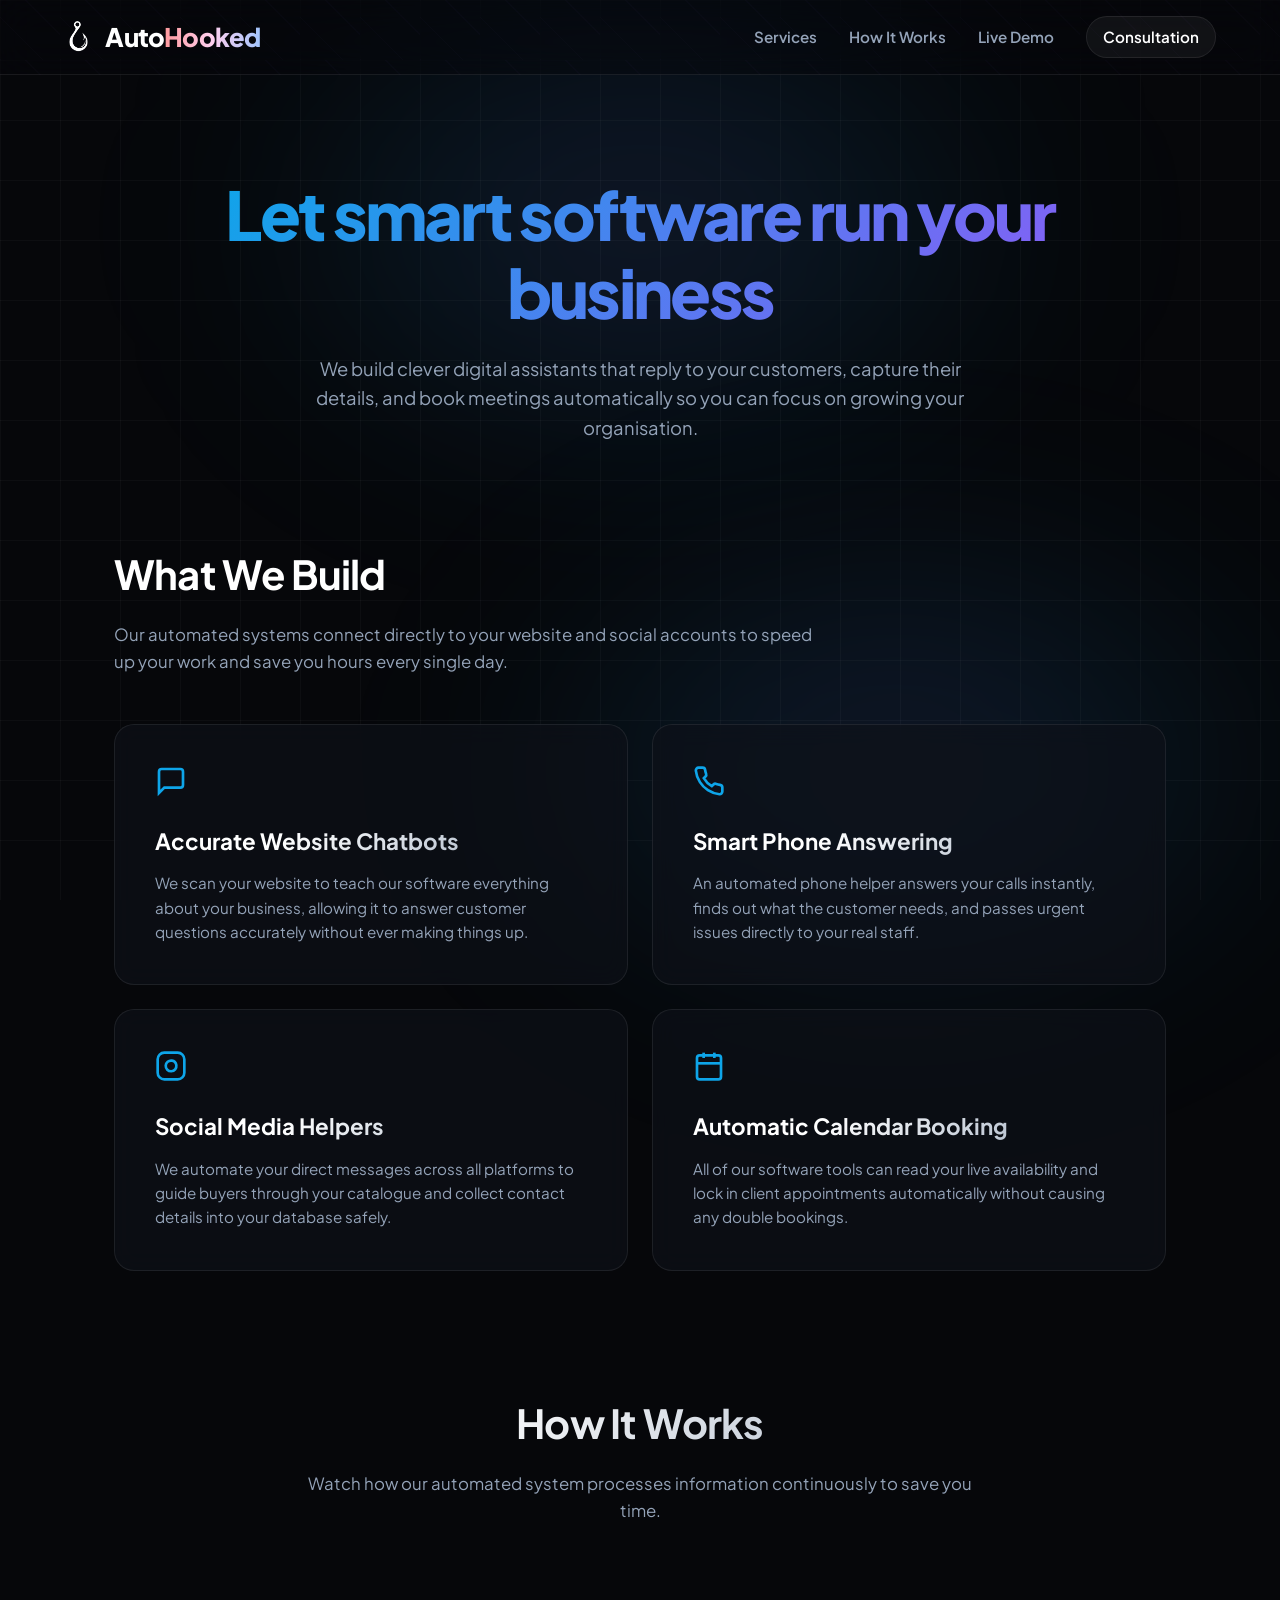
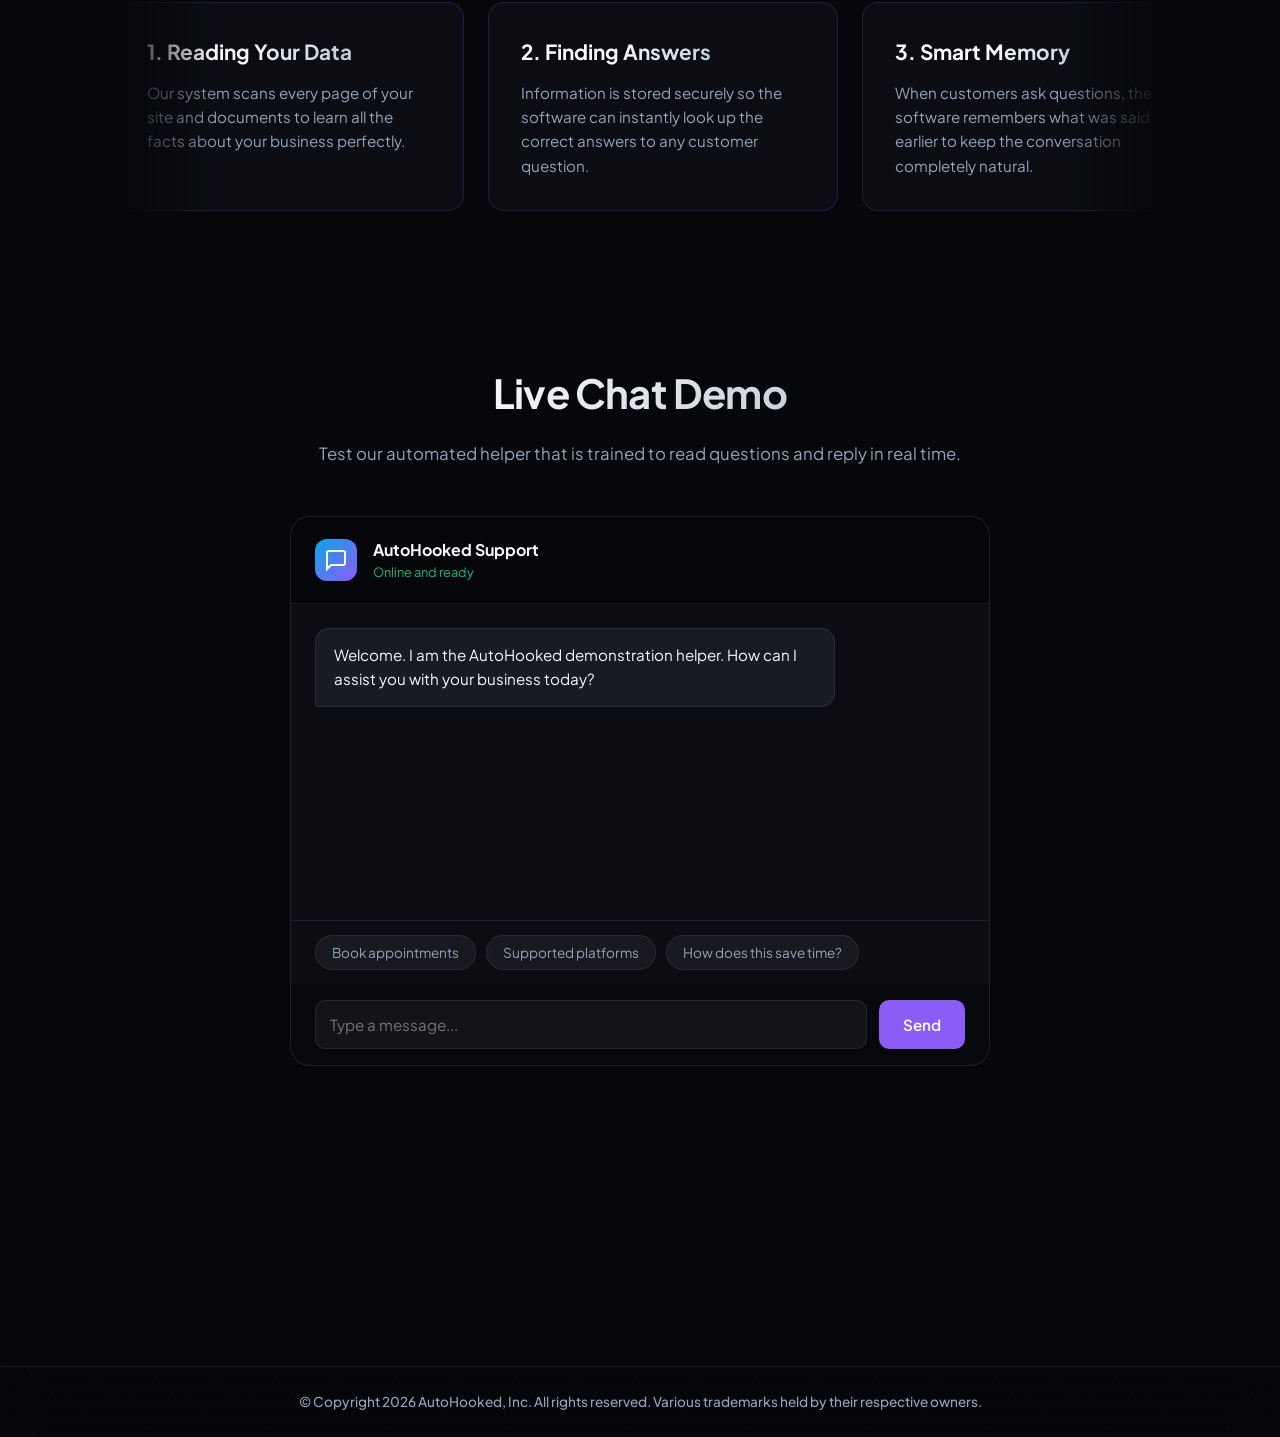
==== index.html @ 0abf8302 "Add files via upload" ====
<!DOCTYPE html>
<html lang="en-AU">
<head>
  <meta charset="UTF-8">
  <meta name="viewport" content="width=device-width, initial-scale=1.0">
  <title>AutoHooked | Smart Software Helpers</title>
  <link href="https://fonts.googleapis.com/css2?family=Plus+Jakarta+Sans:wght@300;400;500;600;700;800&display=swap" rel="stylesheet">
  <link rel="stylesheet" href="styles.css">
</head>
<body>
  <div class="grid-bg">
    <div class="gradient-glow top-glow"></div>
    <div class="gradient-glow bottom-glow"></div>
  </div>

  <nav class="top-nav">
    <div class="nav-wrap">
      <a href="#home" class="brand-logo">
        <img src="image_ab0817.png" alt="AutoHooked Logo" class="logo-icon">
        <span>Auto<span class="rainbow-text">Hooked</span></span>
      </a>
      <div class="nav-items">
        <a href="#services" class="nav-link">Services</a>
        <a href="#architecture" class="nav-link">How It Works</a>
        <a href="#demo" class="nav-link">Live Demo</a>
        <a href="book.html" class="nav-link nav-highlight">Consultation</a>
      </div>
    </div>
  </nav>

  <main id="home">
    <header class="hero-section">
      <h1 class="mega-title gradient-text-dynamic">Let smart software run your business</h1>
      <p class="hero-text float-element">We build clever digital assistants that reply to your customers, capture their details, and book meetings automatically so you can focus on growing your organisation.</p>
    </header>

    <section id="services" class="content-section">
      <h2 class="section-heading gradient-text bounce-element">What We Build</h2>
      <p class="section-subtext slide-in-element">Our automated systems connect directly to your website and social accounts to speed up your work and save you hours every single day.</p>
      
      <div class="services-grid">
        <div class="service-card float-1">
          <div class="card-icon smooth-hover">
            <svg width="32" height="32" viewBox="0 0 24 24" fill="none" stroke="currentColor" stroke-width="2"><path d="M21 15a2 2 0 0 1-2 2H7l-4 4V5a2 2 0 0 1 2-2h14a2 2 0 0 1 2 2z"></path></svg>
          </div>
          <h3 class="gradient-text">Accurate Website Chatbots</h3>
          <p>We scan your website to teach our software everything about your business, allowing it to answer customer questions accurately without ever making things up.</p>
        </div>
        <div class="service-card float-2">
          <div class="card-icon smooth-hover">
            <svg width="32" height="32" viewBox="0 0 24 24" fill="none" stroke="currentColor" stroke-width="2"><path d="M22 16.92v3a2 2 0 0 1-2.18 2 19.79 19.79 0 0 1-8.63-3.07 19.5 19.5 0 0 1-6-6 19.79 19.79 0 0 1-3.07-8.67A2 2 0 0 1 4.11 2h3a2 2 0 0 1 2 1.72 12.84 12.84 0 0 0 .7 2.81 2 2 0 0 1-.45 2.11L8.09 9.91a16 16 0 0 0 6 6l1.27-1.27a2 2 0 0 1 2.11-.45 12.84 12.84 0 0 0 2.81.7A2 2 0 0 1 22 16.92z"></path></svg>
          </div>
          <h3 class="gradient-text">Smart Phone Answering</h3>
          <p>An automated phone helper answers your calls instantly, finds out what the customer needs, and passes urgent issues directly to your real staff.</p>
        </div>
        <div class="service-card float-3">
          <div class="card-icon smooth-hover">
            <svg width="32" height="32" viewBox="0 0 24 24" fill="none" stroke="currentColor" stroke-width="2"><rect x="2" y="2" width="20" height="20" rx="5" ry="5"></rect><path d="M16 11.37A4 4 0 1 1 12.63 8 4 4 0 0 1 16 11.37z"></path><line x1="17.5" y1="6.5" x2="17.51" y2="6.5"></line></svg>
          </div>
          <h3 class="gradient-text">Social Media Helpers</h3>
          <p>We automate your direct messages across all platforms to guide buyers through your catalogue and collect contact details into your database safely.</p>
        </div>
        <div class="service-card float-4">
          <div class="card-icon smooth-hover">
            <svg width="32" height="32" viewBox="0 0 24 24" fill="none" stroke="currentColor" stroke-width="2"><rect x="3" y="4" width="18" height="18" rx="2" ry="2"></rect><line x1="16" y1="2" x2="16" y2="6"></line><line x1="8" y1="2" x2="8" y2="6"></line><line x1="3" y1="10" x2="21" y2="10"></line></svg>
          </div>
          <h3 class="gradient-text">Automatic Calendar Booking</h3>
          <p>All of our software tools can read your live availability and lock in client appointments automatically without causing any double bookings.</p>
        </div>
      </div>
    </section>

    <section id="architecture" class="content-section">
      <h2 class="section-heading gradient-text center-text bounce-element">How It Works</h2>
      <p class="section-subtext center-text slide-in-element">Watch how our automated system processes information continuously to save you time.</p>
      
      <div class="marquee-container">
        <div class="marquee-track">
          <div class="flashcard wobble-hover">
            <h3 class="gradient-text">1. Reading Your Data</h3>
            <p>Our system scans every page of your site and documents to learn all the facts about your business perfectly.</p>
          </div>
          <div class="flashcard wobble-hover">
            <h3 class="gradient-text">2. Finding Answers</h3>
            <p>Information is stored securely so the software can instantly look up the correct answers to any customer question.</p>
          </div>
          <div class="flashcard wobble-hover">
            <h3 class="gradient-text">3. Smart Memory</h3>
            <p>When customers ask questions, the software remembers what was said earlier to keep the conversation completely natural.</p>
          </div>
          <div class="flashcard wobble-hover">
            <h3 class="gradient-text">4. Taking Action</h3>
            <p>The system finally sends the correct response back to your website, phone line, or social media accounts instantly.</p>
          </div>
          <div class="flashcard wobble-hover">
            <h3 class="gradient-text">1. Reading Your Data</h3>
            <p>Our system scans every page of your site and documents to learn all the facts about your business perfectly.</p>
          </div>
          <div class="flashcard wobble-hover">
            <h3 class="gradient-text">2. Finding Answers</h3>
            <p>Information is stored securely so the software can instantly look up the correct answers to any customer question.</p>
          </div>
          <div class="flashcard wobble-hover">
            <h3 class="gradient-text">3. Smart Memory</h3>
            <p>When customers ask questions, the software remembers what was said earlier to keep the conversation completely natural.</p>
          </div>
          <div class="flashcard wobble-hover">
            <h3 class="gradient-text">4. Taking Action</h3>
            <p>The system finally sends the correct response back to your website, phone line, or social media accounts instantly.</p>
          </div>
        </div>
      </div>
    </section>

    <section id="demo" class="content-section demo-section">
      <h2 class="section-heading gradient-text center-text bounce-element">Live Chat Demo</h2>
      <p class="section-subtext center-text slide-in-element">Test our automated helper that is trained to read questions and reply in real time.</p>
      
      <div class="chat-interface glowing-box">
        <div class="chat-header">
          <div class="agent-info">
            <div class="agent-avatar pulse-avatar">
              <svg width="24" height="24" viewBox="0 0 24 24" fill="none" stroke="currentColor" stroke-width="2"><path d="M21 15a2 2 0 0 1-2 2H7l-4 4V5a2 2 0 0 1 2-2h14a2 2 0 0 1 2 2z"></path></svg>
            </div>
            <div>
              <div class="agent-name">AutoHooked Support</div>
              <div class="agent-status blink-status">Online and ready</div>
            </div>
          </div>
        </div>
        <div class="chat-body" id="chatBody">
          <div class="message ai-message pop-in">Welcome. I am the AutoHooked demonstration helper. How can I assist you with your business today?</div>
        </div>
        <div class="chat-suggestions">
          <button class="shake-hover" onclick="sendTest('Can you book appointments?')">Book appointments</button>
          <button class="shake-hover" onclick="sendTest('What platforms do you support?')">Supported platforms</button>
          <button class="shake-hover" onclick="sendTest('How does this save time?')">How does this save time?</button>
        </div>
        <form class="chat-input-area" onsubmit="handleChat(event)">
          <input type="text" id="chatInput" placeholder="Type a message..." autocomplete="off" required>
          <button type="submit" class="send-btn pulse-button">Send</button>
        </form>
      </div>
    </section>
  </main>

  <footer class="main-footer">
    <div class="footer-wrap">
      <p>&copy; Copyright 2026 AutoHooked, Inc. All rights reserved. Various trademarks held by their respective owners.</p>
    </div>
  </footer>

  <script>
    function sendTest(text) {
      document.getElementById('chatInput').value = text;
      handleChat(new Event('submit'));
    }

    function handleChat(e) {
      e.preventDefault();
      const input = document.getElementById('chatInput');
      const text = input.value.trim();
      if (!text) return;

      const chatBody = document.getElementById('chatBody');
      
      const userMsg = document.createElement('div');
      userMsg.className = 'message user-message pop-in';
      userMsg.textContent = text;
      chatBody.appendChild(userMsg);
      
      input.value = '';
      chatBody.scrollTop = chatBody.scrollHeight;

      const typing = document.createElement('div');
      typing.className = 'message ai-message pop-in';
      typing.textContent = 'Reading your message...';
      chatBody.appendChild(typing);
      chatBody.scrollTop = chatBody.scrollHeight;

      setTimeout(() => {
        chatBody.removeChild(typing);
        const aiMsg = document.createElement('div');
        aiMsg.className = 'message ai-message pop-in';
        
        const lower = text.toLowerCase();
        if (lower.includes('appointment') || lower.includes('book')) {
          aiMsg.textContent = 'Yes, our automated helpers connect directly to your calendar to book, change, and manage client meetings for you automatically.';
        } else if (lower.includes('platform') || lower.includes('support')) {
          aiMsg.textContent = 'We support website chat windows, direct phone lines, and social media accounts including Instagram and Facebook.';
        } else if (lower.includes('time') || lower.includes('save')) {
          aiMsg.textContent = 'By answering common questions and booking meetings instantly, you no longer have to spend hours replying to messages manually.';
        } else {
          aiMsg.textContent = 'That is an excellent question. Our system is built to adapt and reply correctly to whatever your customers need.';
        }
        
        chatBody.appendChild(aiMsg);
        chatBody.scrollTop = chatBody.scrollHeight;
      }, 900);
    }
  </script>
</body>
</html>
---- styles.css ----
:root {
  --bg-color: #06070a;
  --text-main: #f8fafc;
  --text-dim: #94a3b8;
  --accent-primary: #8b5cf6;
  --accent-secondary: #0ea5e9;
  --accent-tertiary: #ec4899;
  --glass-border: rgba(255, 255, 255, 0.08);
  --glass-bg: rgba(15, 17, 26, 0.65);
}

* {
  margin: 0;
  padding: 0;
  box-sizing: border-box;
  font-family: 'Plus Jakarta Sans', sans-serif;
}

html {
  scroll-behavior: smooth;
}

body {
  background-color: var(--bg-color);
  color: var(--text-main);
  line-height: 1.6;
  overflow-x: hidden;
}

.grid-bg {
  position: fixed;
  inset: 0;
  background-size: 60px 60px;
  background-image: 
    linear-gradient(to right, rgba(255, 255, 255, 0.03) 1px, transparent 1px),
    linear-gradient(to bottom, rgba(255, 255, 255, 0.03) 1px, transparent 1px);
  z-index: -2;
  animation: moveDiagonalGrid 3s linear infinite;
}

@keyframes moveDiagonalGrid {
  0% { background-position: 0px 0px; }
  100% { background-position: 60px 60px; }
}

.gradient-glow {
  position: absolute;
  width: 80vw;
  height: 70vh;
  background: radial-gradient(ellipse at center, rgba(139, 92, 246, 0.15), rgba(14, 165, 233, 0.1), transparent 60%);
  filter: blur(100px);
  z-index: -1;
  pointer-events: none;
  animation: pulseGlowBg 8s infinite alternate;
}

@keyframes pulseGlowBg {
  0% { opacity: 0.6; transform: scale(1); }
  100% { opacity: 1; transform: scale(1.1); }
}

.top-glow { top: -10%; left: 50%; transform: translateX(-50%); }
.bottom-glow { bottom: -20%; right: -10%; }

.top-nav {
  position: sticky;
  top: 0;
  border-bottom: 1px solid var(--glass-border);
  background-color: rgba(6, 7, 10, 0.4);
  background-image: repeating-linear-gradient(45deg, rgba(139, 92, 246, 0.02) 0, rgba(139, 92, 246, 0.02) 1px, transparent 1px, transparent 30px);
  background-size: 60px 60px;
  backdrop-filter: blur(20px);
  z-index: 100;
  animation: moveDiagonalGrid 6.66s linear infinite;
}

.nav-wrap {
  max-width: 1200px;
  margin: 0 auto;
  padding: 16px 24px;
  display: flex;
  justify-content: space-between;
  align-items: center;
}

.brand-logo {
  font-size: 1.6rem;
  font-weight: 800;
  text-decoration: none;
  color: #fff;
  display: flex;
  align-items: center;
  gap: 12px;
  letter-spacing: -0.03em;
  transition: transform 0.4s cubic-bezier(0.175, 0.885, 0.32, 1.275);
}

.brand-logo:hover {
  transform: scale(1.08) rotate(-2deg);
}

.logo-icon {
  height: 36px;
  width: auto;
  filter: invert(1) brightness(2);
  mix-blend-mode: screen;
  transition: transform 0.6s ease;
}

.brand-logo:hover .logo-icon {
  transform: rotate(360deg);
}

.rainbow-text {
  background: linear-gradient(90deg, #ff9a9e, #fecfef, #a1c4fd, #c2e9fb, #ff9a9e);
  -webkit-background-clip: text;
  color: transparent;
  background-size: 200% 200%;
  animation: rainbowFlow 4s linear infinite;
}

@keyframes rainbowFlow {
  0% { background-position: 0% 50%; }
  100% { background-position: 200% 50%; }
}

.nav-items {
  display: flex;
  gap: 32px;
  align-items: center;
}

.nav-link {
  color: var(--text-dim);
  text-decoration: none;
  font-size: 0.95rem;
  font-weight: 600;
  transition: color 0.3s ease, transform 0.3s ease;
  display: inline-block;
}

.nav-link:hover {
  color: #fff;
  transform: translateY(-4px) scale(1.1);
}

.nav-highlight {
  color: #fff;
  background: rgba(255, 255, 255, 0.05);
  padding: 8px 16px;
  border-radius: 999px;
  border: 1px solid var(--glass-border);
  transition: all 0.4s cubic-bezier(0.175, 0.885, 0.32, 1.275);
}

.nav-highlight:hover {
  background: rgba(139, 92, 246, 0.15);
  border-color: rgba(139, 92, 246, 0.5);
  transform: translateY(-4px) scale(1.1);
  box-shadow: 0 10px 25px rgba(139, 92, 246, 0.4);
}

/* Global breathing animation applied exclusively to all text and buttons inside main sections */
main h1, main h2, main h3, main p, main label, main button, main .agent-name, main .agent-status, main .message {
  animation: globalTextBreathe 4s ease-in-out infinite;
}

@keyframes globalTextBreathe {
  0%, 100% { transform: scale(1); filter: drop-shadow(0 0 4px rgba(139, 92, 246, 0.1)); }
  50% { transform: scale(1.02); filter: drop-shadow(0 0 15px rgba(14, 165, 233, 0.5)); }
}

main {
  max-width: 1100px;
  margin: 0 auto;
  padding: 100px 24px;
}

.hero-section {
  text-align: center;
  max-width: 850px;
  margin: 0 auto 100px;
}

.mega-title {
  font-size: 4.2rem;
  font-weight: 800;
  line-height: 1.15;
  letter-spacing: -0.04em;
  margin-bottom: 24px;
}

.gradient-text {
  background: linear-gradient(135deg, #ffffff 30%, var(--text-dim));
  -webkit-background-clip: text;
  -webkit-text-fill-color: transparent;
}

/* Specific elements safely chain the global breathe effect alongside their own animation logic */
.gradient-text-dynamic {
  background: linear-gradient(135deg, var(--accent-secondary), var(--accent-primary), var(--accent-tertiary), var(--accent-secondary));
  background-size: 300% 300%;
  -webkit-background-clip: text;
  -webkit-text-fill-color: transparent;
  animation: dynamicGradient 5s ease infinite, globalTextBreathe 5s ease-in-out infinite;
}

@keyframes dynamicGradient {
  0% { background-position: 0% 50%; }
  50% { background-position: 100% 50%; }
  100% { background-position: 0% 50%; }
}

.hero-text {
  font-size: 1.15rem;
  color: var(--text-dim);
  max-width: 700px;
  margin: 0 auto 40px;
}

.float-element {
  animation: floatMotion 7s ease-in-out infinite, globalTextBreathe 7s ease-in-out infinite;
}

@keyframes floatMotion {
  0%, 100% { transform: translateY(0) scale(1); }
  50% { transform: translateY(-10px) scale(1.02); }
}

.content-section {
  margin-bottom: 120px;
}

.section-heading {
  font-size: 2.5rem;
  margin-bottom: 16px;
  letter-spacing: -0.02em;
}

.bounce-element {
  animation: bounceSlow 3s infinite, globalTextBreathe 4s ease-in-out infinite;
}

@keyframes bounceSlow {
  0%, 100% { transform: translateY(0) scale(1); }
  50% { transform: translateY(-8px) scale(1.02); }
}

.section-subtext {
  font-size: 1.05rem;
  color: var(--text-dim);
  margin-bottom: 48px;
  max-width: 700px;
}

.slide-in-element {
  animation: slideIn 1s ease-out forwards, globalTextBreathe 4s ease-in-out infinite;
}

@keyframes slideIn {
  from { opacity: 0; transform: translateX(-30px); }
  to { opacity: 1; transform: translateX(0); }
}

.center-text {
  text-align: center;
  margin-left: auto;
  margin-right: auto;
}

.services-grid {
  display: grid;
  grid-template-columns: repeat(auto-fit, minmax(400px, 1fr));
  gap: 24px;
}

.service-card {
  background: var(--glass-bg);
  border: 1px solid var(--glass-border);
  border-radius: 20px;
  padding: 40px;
  backdrop-filter: blur(12px);
  transition: transform 0.4s cubic-bezier(0.175, 0.885, 0.32, 1.275), box-shadow 0.4s ease, border-color 0.4s ease;
}

.float-1 { animation: floatMotion 4s ease-in-out infinite 0s; }
.float-2 { animation: floatMotion 4s ease-in-out infinite 1s; }
.float-3 { animation: floatMotion 4s ease-in-out infinite 2s; }
.float-4 { animation: floatMotion 4s ease-in-out infinite 3s; }

.service-card:hover {
  transform: translateY(-15px) scale(1.05) !important;
  border-color: rgba(139, 92, 246, 0.6);
  box-shadow: 0 25px 50px rgba(139, 92, 246, 0.25);
  z-index: 5;
}

.card-icon {
  margin-bottom: 20px;
  color: var(--accent-secondary);
  transition: transform 0.8s cubic-bezier(0.22, 1, 0.36, 1), color 0.8s ease;
}

.service-card:hover .card-icon {
  transform: scale(1.1) translateY(-6px);
  color: var(--accent-primary);
}

.service-card h3 {
  font-size: 1.4rem;
  margin-bottom: 12px;
}

.service-card p {
  color: var(--text-dim);
  font-size: 0.95rem;
}

.marquee-container {
  overflow: hidden;
  white-space: nowrap;
  position: relative;
  width: 100%;
  padding: 30px 0;
  mask-image: linear-gradient(to right, transparent, black 10%, black 90%, transparent);
  -webkit-mask-image: linear-gradient(to right, transparent, black 10%, black 90%, transparent);
}

.marquee-track {
  display: inline-flex;
  gap: 24px;
  animation: scrollMarquee 16s linear infinite;
}

.flashcard {
  display: inline-block;
  white-space: normal;
  width: 350px;
  background: var(--glass-bg);
  border: 1px solid rgba(139, 92, 246, 0.2);
  border-radius: 16px;
  padding: 32px;
  backdrop-filter: blur(12px);
  vertical-align: top;
  transition: transform 0.5s cubic-bezier(0.175, 0.885, 0.32, 1.275), box-shadow 0.4s ease, border-color 0.4s ease;
}

.wobble-hover:hover {
  transform: translateY(-10px) scale(1.08) rotate(-2deg);
  border-color: rgba(14, 165, 233, 0.6);
  box-shadow: 0 20px 40px rgba(14, 165, 233, 0.25);
  z-index: 10;
}

.flashcard h3 {
  font-size: 1.3rem;
  margin-bottom: 12px;
}

.flashcard p {
  color: var(--text-dim);
  font-size: 0.95rem;
}

@keyframes scrollMarquee {
  0% { transform: translateX(0); }
  100% { transform: translateX(calc(-50% - 12px)); }
}

.marquee-container:hover .marquee-track {
  animation-play-state: paused;
}

.chat-interface {
  max-width: 700px;
  margin: 0 auto;
  background: var(--glass-bg);
  border: 1px solid var(--glass-border);
  border-radius: 20px;
  overflow: hidden;
  display: flex;
  flex-direction: column;
  height: 550px;
  transition: box-shadow 0.5s ease, border-color 0.5s ease, transform 0.5s ease;
}

.glowing-box {
  animation: boxGlow 4s infinite alternate;
}

@keyframes boxGlow {
  0% { box-shadow: 0 10px 30px rgba(139, 92, 246, 0.1); }
  100% { box-shadow: 0 20px 60px rgba(236, 72, 153, 0.2); }
}

.chat-interface:hover {
  border-color: rgba(236, 72, 153, 0.5);
  transform: translateY(-8px) scale(1.02);
}

.chat-header {
  padding: 20px 24px;
  background: rgba(0, 0, 0, 0.5);
  border-bottom: 1px solid var(--glass-border);
}

.agent-info {
  display: flex;
  align-items: center;
  gap: 16px;
}

.agent-avatar {
  width: 42px; height: 42px;
  border-radius: 12px;
  background: linear-gradient(135deg, var(--accent-secondary), var(--accent-primary));
  display: flex;
  align-items: center;
  justify-content: center;
  font-weight: 800;
  font-size: 0.9rem;
}

.pulse-avatar {
  animation: heartbeat 2s infinite;
}

@keyframes heartbeat {
  0%, 100% { transform: scale(1); }
  50% { transform: scale(1.1); }
}

.agent-name { font-weight: 700; font-size: 1rem; }
.agent-status { font-size: 0.8rem; color: #10b981; }

.blink-status {
  animation: blink 2s infinite, globalTextBreathe 4s ease-in-out infinite;
}

@keyframes blink {
  0%, 100% { opacity: 1; transform: scale(1); }
  50% { opacity: 0.5; transform: scale(1.02); }
}

.chat-body {
  flex: 1;
  padding: 24px;
  overflow-y: auto;
  display: flex;
  flex-direction: column;
  gap: 16px;
}

.message {
  max-width: 80%;
  padding: 14px 18px;
  border-radius: 14px;
  font-size: 0.95rem;
}

.pop-in {
  animation: popIn 0.4s cubic-bezier(0.175, 0.885, 0.32, 1.275) forwards, globalTextBreathe 4s ease-in-out infinite;
}

@keyframes popIn {
  0% { transform: scale(0.5); opacity: 0; }
  100% { transform: scale(1); opacity: 1; }
}

.ai-message {
  background: rgba(255, 255, 255, 0.06);
  align-self: flex-start;
  border-bottom-left-radius: 4px;
  border: 1px solid var(--glass-border);
}

.user-message {
  background: linear-gradient(135deg, var(--accent-primary), var(--accent-tertiary));
  align-self: flex-end;
  border-bottom-right-radius: 4px;
}

.chat-suggestions {
  padding: 14px 24px;
  display: flex;
  gap: 10px;
  overflow-x: auto;
  border-top: 1px solid var(--glass-border);
  scrollbar-width: none;
}

.chat-suggestions::-webkit-scrollbar { display: none; }

.chat-suggestions button {
  background: rgba(255, 255, 255, 0.05);
  border: 1px solid var(--glass-border);
  color: var(--text-dim);
  padding: 8px 16px;
  border-radius: 999px;
  font-size: 0.85rem;
  cursor: pointer;
  white-space: nowrap;
  transition: all 0.3s cubic-bezier(0.175, 0.885, 0.32, 1.275);
}

.shake-hover:hover {
  background: rgba(139, 92, 246, 0.2);
  color: #fff;
  border-color: rgba(139, 92, 246, 0.5);
  animation: shakeBtn 0.4s, globalTextBreathe 4s ease-in-out infinite;
}

@keyframes shakeBtn {
  0%, 100% { transform: translateX(0); }
  25% { transform: translateX(-4px) rotate(-2deg); }
  75% { transform: translateX(4px) rotate(2deg); }
}

.chat-input-area {
  display: flex;
  padding: 16px 24px;
  background: rgba(0, 0, 0, 0.4);
  gap: 12px;
}

.chat-input-area input {
  flex: 1;
  background: rgba(255, 255, 255, 0.05);
  border: 1px solid var(--glass-border);
  border-radius: 10px;
  padding: 14px;
  color: #fff;
  font-size: 0.95rem;
  outline: none;
  transition: all 0.4s ease;
}

.chat-input-area input:focus {
  border-color: var(--accent-primary);
  box-shadow: 0 0 15px rgba(139, 92, 246, 0.3);
  transform: scale(1.02);
}

.send-btn {
  background: var(--accent-primary);
  color: #fff;
  border: none;
  padding: 0 24px;
  border-radius: 10px;
  cursor: pointer;
  font-weight: 600;
  font-size: 0.95rem;
  transition: all 0.4s cubic-bezier(0.175, 0.885, 0.32, 1.275);
}

.pulse-button {
  animation: pulseBtnAnim 2s infinite, globalTextBreathe 4s ease-in-out infinite;
}

@keyframes pulseBtnAnim {
  0%, 100% { box-shadow: 0 0 0 0 rgba(139, 92, 246, 0.5); }
  50% { box-shadow: 0 0 0 10px rgba(139, 92, 246, 0); }
}

.send-btn:hover {
  background: var(--accent-secondary);
  transform: scale(1.1);
}

.centered-layout {
  display: flex;
  flex-direction: column;
  min-height: 100vh;
}

.booking-wrapper {
  flex: 1;
  display: flex;
  align-items: center;
  justify-content: center;
  padding: 60px 24px;
  width: 100%;
}

.zoom-in {
  animation: zoomInAnim 0.8s cubic-bezier(0.175, 0.885, 0.32, 1.275) forwards;
}

@keyframes zoomInAnim {
  0% { transform: scale(0.8); opacity: 0; }
  100% { transform: scale(1); opacity: 1; }
}

.booking-panel {
  width: 100%;
  max-width: 550px;
  background: var(--glass-bg);
  border: 1px solid rgba(139, 92, 246, 0.3);
  border-radius: 24px;
  padding: 48px;
  backdrop-filter: blur(16px);
  transition: transform 0.5s cubic-bezier(0.175, 0.885, 0.32, 1.275), box-shadow 0.5s ease;
}

.booking-panel:hover {
  transform: translateY(-8px) scale(1.02);
  box-shadow: 0 30px 60px rgba(139, 92, 246, 0.25);
}

.text-center { text-align: center; }

.clean-form {
  display: flex;
  flex-direction: column;
  gap: 24px;
  margin-top: 32px;
}

.slide-in-right-1 { animation: slideInRight 0.6s ease forwards 0.1s; opacity: 0; }
.slide-in-right-2 { animation: slideInRight 0.6s ease forwards 0.2s; opacity: 0; }
.slide-in-right-3 { animation: slideInRight 0.6s ease forwards 0.3s; opacity: 0; }
.slide-in-right-4 { animation: slideInRight 0.6s ease forwards 0.4s; opacity: 0; }

@keyframes slideInRight {
  0% { transform: translateX(30px); opacity: 0; }
  100% { transform: translateX(0); opacity: 1; }
}

.form-group {
  display: flex;
  flex-direction: column;
  gap: 8px;
}

.form-group label {
  font-size: 0.85rem;
  font-weight: 600;
  color: var(--text-dim);
  text-transform: uppercase;
  letter-spacing: 0.05em;
  transition: color 0.3s ease, transform 0.3s ease;
}

.form-group:focus-within label {
  color: var(--accent-secondary);
  transform: translateX(5px);
}

.form-group input,
.form-group select {
  width: 100%;
  background: rgba(0, 0, 0, 0.5);
  border: 1px solid var(--glass-border);
  border-radius: 12px;
  padding: 16px;
  color: #fff;
  font-size: 0.95rem;
  outline: none;
  transition: all 0.4s cubic-bezier(0.175, 0.885, 0.32, 1.275);
}

.input-focus-anim:focus {
  border-color: var(--accent-secondary);
  box-shadow: 0 0 15px rgba(14, 165, 233, 0.25);
  transform: scale(1.03);
}

.time-dropdown option {
  background: #0f111a;
  color: #fff;
}

.submit-btn {
  background: linear-gradient(135deg, var(--accent-primary), var(--accent-secondary));
  color: #fff;
  border: none;
  padding: 18px;
  border-radius: 12px;
  font-size: 1rem;
  font-weight: 700;
  cursor: pointer;
  transition: all 0.5s cubic-bezier(0.175, 0.885, 0.32, 1.275);
}

.submit-btn:hover {
  transform: translateY(-5px) scale(1.05);
  box-shadow: 0 20px 40px rgba(14, 165, 233, 0.4);
}

.full-width { width: 100%; margin-top: 16px; }

.main-footer {
  border-top: 1px solid var(--glass-border);
  background-color: rgba(6, 7, 10, 0.4);
  background-image: repeating-linear-gradient(45deg, rgba(139, 92, 246, 0.02) 0, rgba(139, 92, 246, 0.02) 1px, transparent 1px, transparent 30px);
  background-size: 60px 60px;
  backdrop-filter: blur(20px);
  animation: moveDiagonalGrid 6.66s linear infinite;
  padding: 24px;
  text-align: center;
  margin-top: 80px;
}

.footer-wrap {
  max-width: 1200px;
  margin: 0 auto;
}

.main-footer p {
  color: var(--text-dim);
  font-size: 0.85rem;
  font-weight: 500;
  margin: 0;
}

@media (max-width: 768px) {
  .mega-title { font-size: 3rem; }
  .services-grid { grid-template-columns: 1fr; }
  .nav-items { display: none; }
}
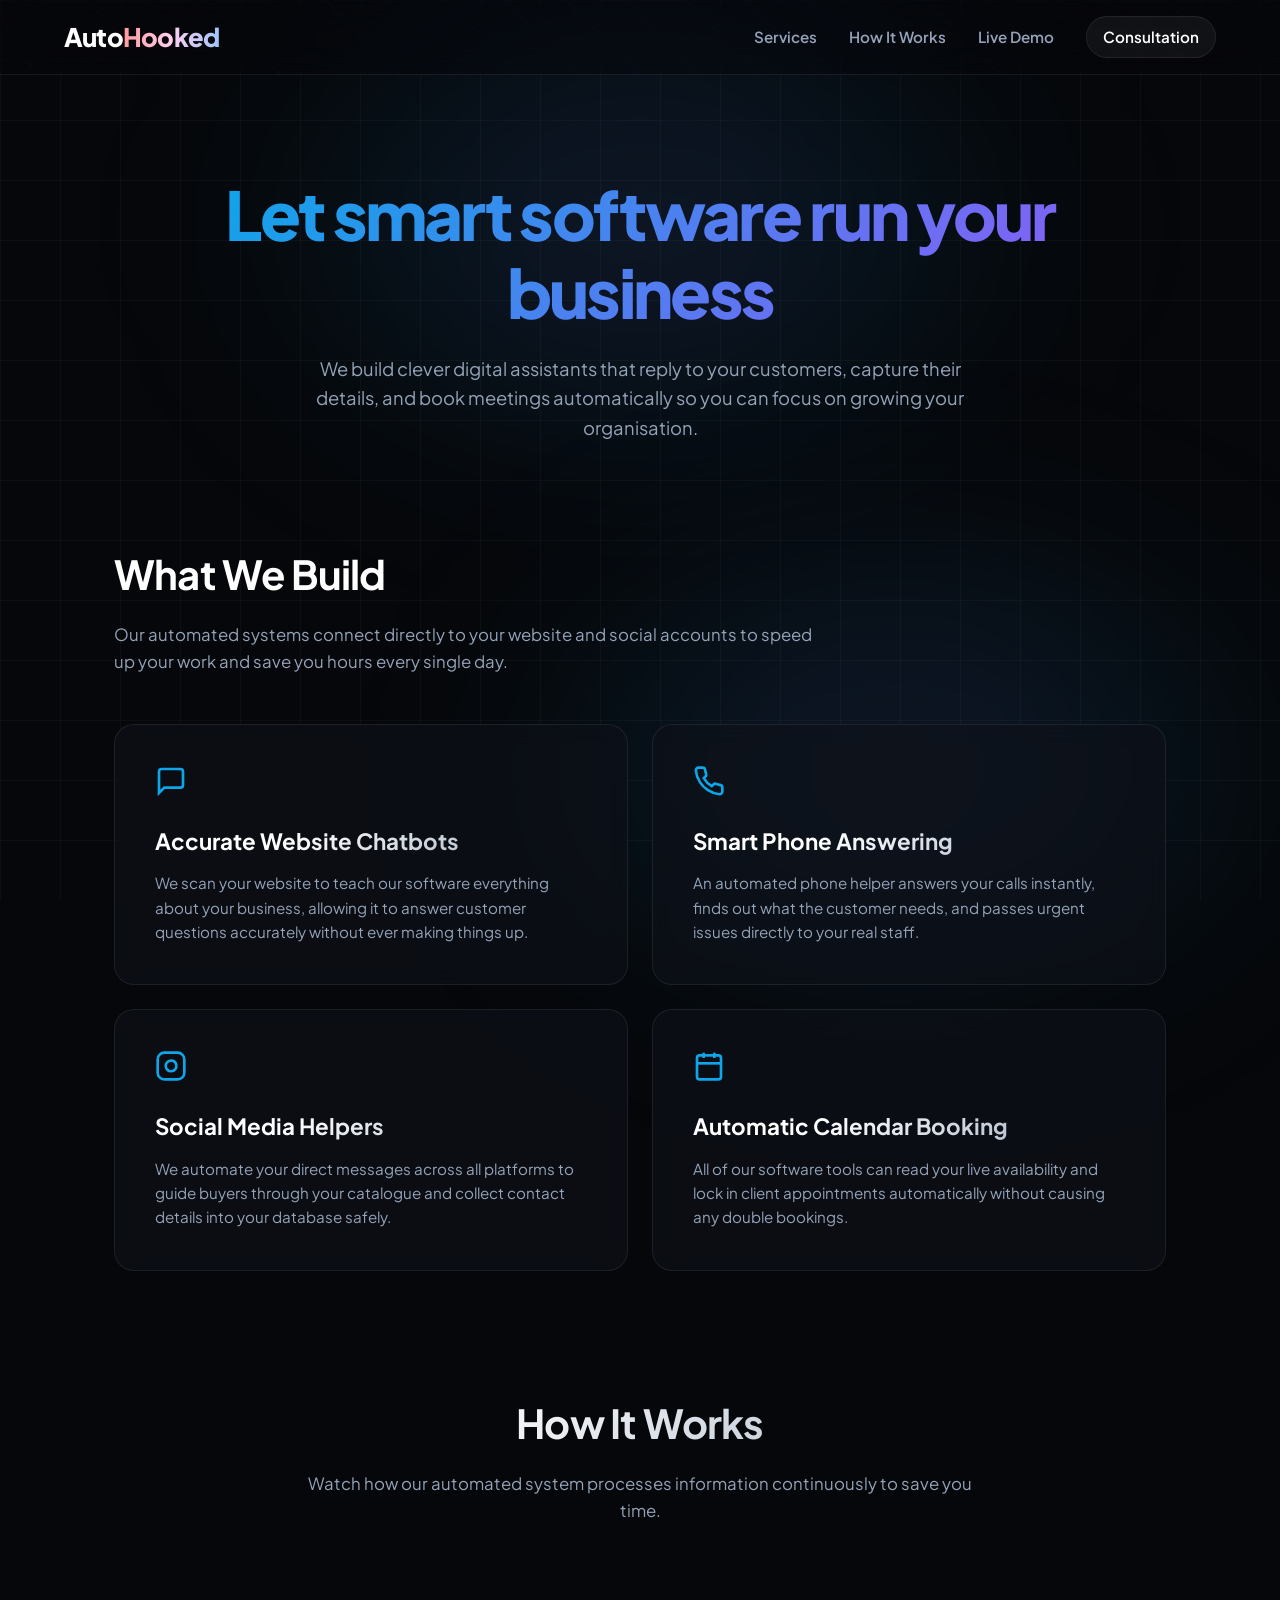
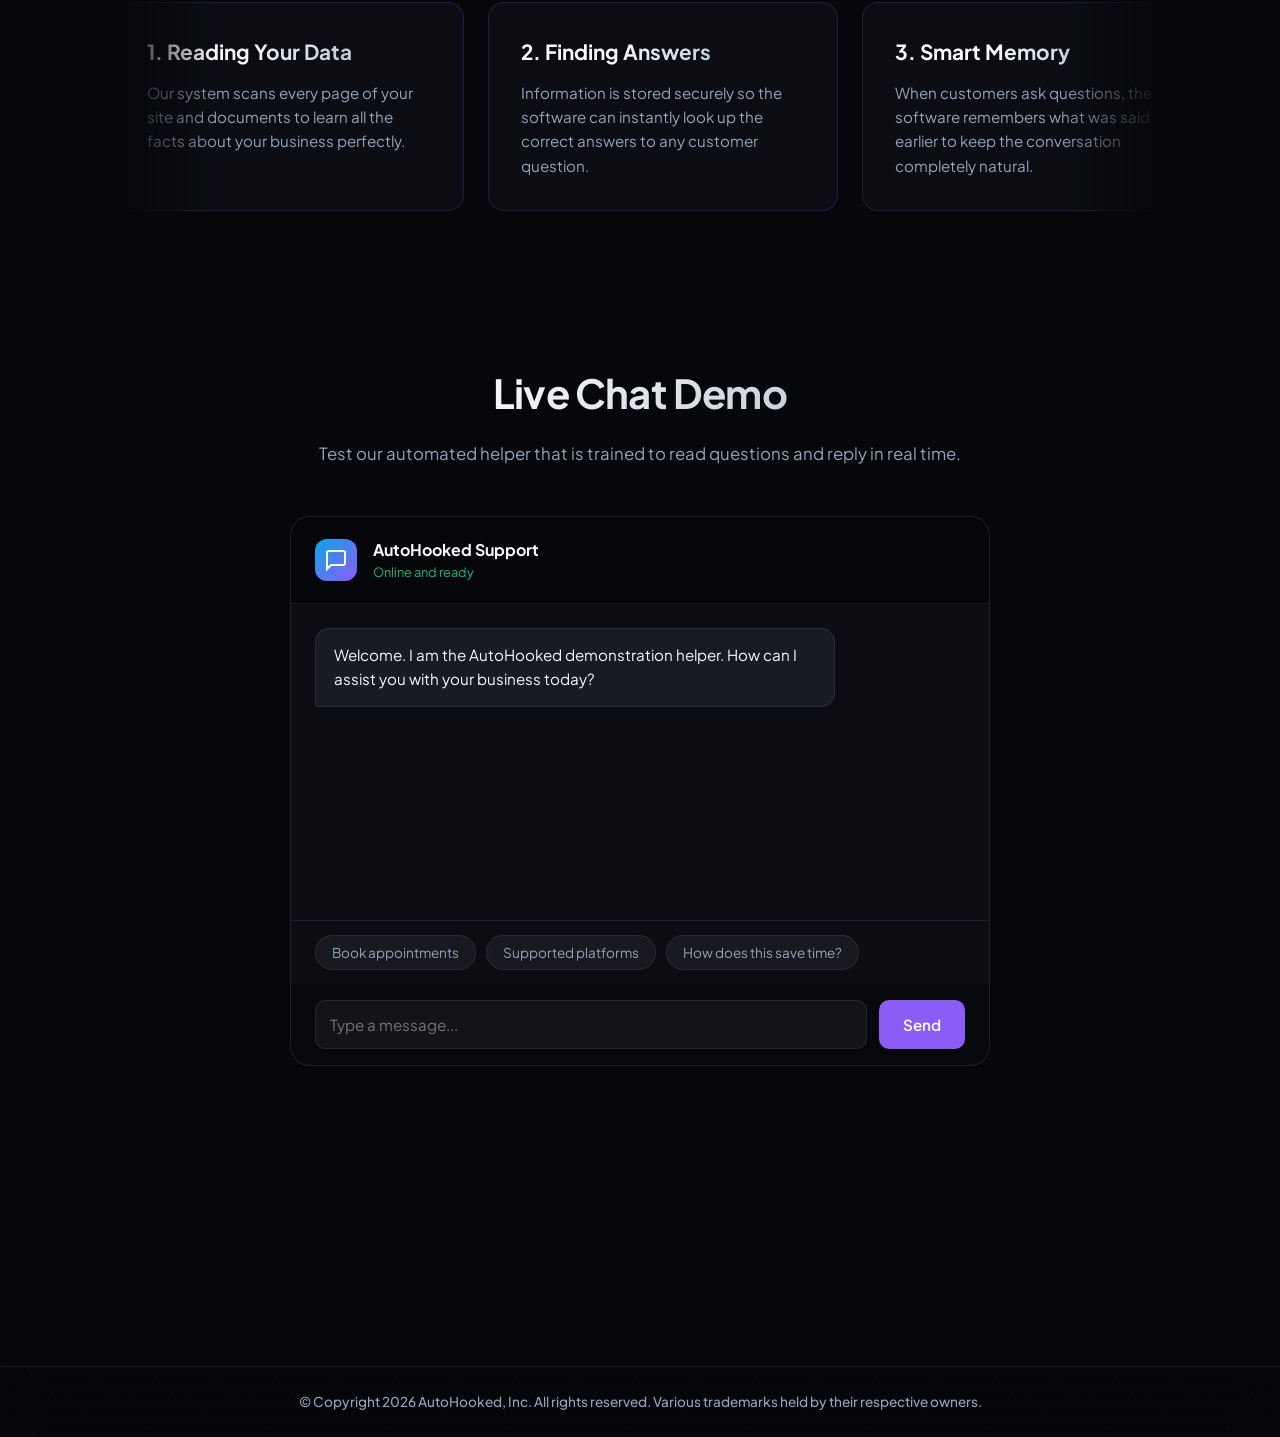
==== commit 0451b6dd: "Update index.html" ====
--- a/index.html
+++ b/index.html
@@ -6,6 +6,43 @@
   <title>AutoHooked | Smart Software Helpers</title>
   <link href="https://fonts.googleapis.com/css2?family=Plus+Jakarta+Sans:wght@300;400;500;600;700;800&display=swap" rel="stylesheet">
   <link rel="stylesheet" href="styles.css">
+  <link rel="icon" type="image/png" href="favicon.png">
+  <style>
+    /* Mobile Navigation Styles */
+    .mobile-menu-btn {
+      display: none;
+      background: none;
+      border: none;
+      cursor: pointer;
+      color: inherit;
+      padding: 8px;
+    }
+    
+    @media (max-width: 768px) {
+      .nav-wrap {
+        display: flex;
+        flex-wrap: wrap;
+        justify-content: space-between;
+        align-items: center;
+        position: relative;
+        width: 100%;
+      }
+      .mobile-menu-btn {
+        display: block;
+      }
+      .nav-items {
+        display: none;
+        width: 100%;
+        flex-direction: column;
+        gap: 1rem;
+        padding: 1rem 0;
+        text-align: center;
+      }
+      .nav-items.active {
+        display: flex;
+      }
+    }
+  </style>
 </head>
 <body>
   <div class="grid-bg">
@@ -16,10 +53,20 @@
   <nav class="top-nav">
     <div class="nav-wrap">
       <a href="#home" class="brand-logo">
-        <img src="image_ab0817.png" alt="AutoHooked Logo" class="logo-icon">
+        <!-- Logo image removed here -->
         <span>Auto<span class="rainbow-text">Hooked</span></span>
       </a>
-      <div class="nav-items">
+      
+      <!-- Hamburger Menu Button -->
+      <button class="mobile-menu-btn" onclick="toggleMenu()" aria-label="Toggle navigation">
+        <svg viewBox="0 0 24 24" width="28" height="28" fill="none" stroke="currentColor" stroke-width="2" stroke-linecap="round" stroke-linejoin="round">
+          <line x1="3" y1="12" x2="21" y2="12"></line>
+          <line x1="3" y1="6" x2="21" y2="6"></line>
+          <line x1="3" y1="18" x2="21" y2="18"></line>
+        </svg>
+      </button>
+
+      <div class="nav-items" id="navItems">
         <a href="#services" class="nav-link">Services</a>
         <a href="#architecture" class="nav-link">How It Works</a>
         <a href="#demo" class="nav-link">Live Demo</a>
@@ -151,12 +198,35 @@
   </footer>
 
   <script>
+    // Mobile menu toggle script
+    function toggleMenu() {
+      document.getElementById('navItems').classList.toggle('active');
+    }
+
+    // Close menu when clicking a link (improves mobile experience)
+    document.querySelectorAll('.nav-link').forEach(link => {
+      link.addEventListener('click', () => {
+        document.getElementById('navItems').classList.remove('active');
+      });
+    });
+
+    const WORKER_URL = "https://autohooked-chat.radin-hadad2k8.workers.dev/";
+
+    const systemPrompt = `You are the AutoHooked AI demo assistant. AutoHooked builds smart software helpers and AI automation for businesses:
+1. Accurate Website Chatbots: trained on business data to answer customer questions accurately without making things up.
+2. Smart Phone Answering: automated phone helper that answers calls instantly, identifies customer needs, and routes urgent calls to real staff.
+3. Social Media Helpers: automates direct messages across Instagram, Facebook, and other platforms to guide buyers and capture leads.
+4. Automatic Calendar Booking: checks live availability and books client appointments without double bookings.
+Keep answers friendly, concise, and under 3 sentences. Direct users to press the consultation button in the top right or press this link (https://autohooked.com/book.html) to navigate to the page if they want to get started or learn more.`;
+
+    let chatHistory = [];
+
     function sendTest(text) {
       document.getElementById('chatInput').value = text;
       handleChat(new Event('submit'));
     }
 
-    function handleChat(e) {
+    async function handleChat(e) {
       e.preventDefault();
       const input = document.getElementById('chatInput');
       const text = input.value.trim();
@@ -171,6 +241,8 @@
       
       input.value = '';
       chatBody.scrollTop = chatBody.scrollHeight;
+
+      chatHistory.push({ role: 'user', parts: [{ text: text }] });
 
       const typing = document.createElement('div');
       typing.className = 'message ai-message pop-in';
@@ -178,26 +250,31 @@
       chatBody.appendChild(typing);
       chatBody.scrollTop = chatBody.scrollHeight;
 
-      setTimeout(() => {
-        chatBody.removeChild(typing);
-        const aiMsg = document.createElement('div');
-        aiMsg.className = 'message ai-message pop-in';
-        
-        const lower = text.toLowerCase();
-        if (lower.includes('appointment') || lower.includes('book')) {
-          aiMsg.textContent = 'Yes, our automated helpers connect directly to your calendar to book, change, and manage client meetings for you automatically.';
-        } else if (lower.includes('platform') || lower.includes('support')) {
-          aiMsg.textContent = 'We support website chat windows, direct phone lines, and social media accounts including Instagram and Facebook.';
-        } else if (lower.includes('time') || lower.includes('save')) {
-          aiMsg.textContent = 'By answering common questions and booking meetings instantly, you no longer have to spend hours replying to messages manually.';
-        } else {
-          aiMsg.textContent = 'That is an excellent question. Our system is built to adapt and reply correctly to whatever your customers need.';
-        }
-        
-        chatBody.appendChild(aiMsg);
-        chatBody.scrollTop = chatBody.scrollHeight;
-      }, 900);
+      try {
+        const response = await fetch(WORKER_URL, {
+          method: 'POST',
+          headers: { 'Content-Type': 'application/json' },
+          body: JSON.stringify({
+            systemInstruction: {
+              parts: [{ text: systemPrompt }]
+            },
+            contents: chatHistory
+          })
+        });
+
+        if (!response.ok) throw new Error('API request failed');
+
+        const data = await response.json();
+        const reply = data.candidates?.[0]?.content?.parts?.[0]?.text || 'I am having trouble answering right now. Please try again.';
+
+        chatHistory.push({ role: 'model', parts: [{ text: reply }] });
+        typing.textContent = reply;
+      } catch (err) {
+        typing.textContent = 'Our live assistant is temporarily unavailable. Please try again shortly or use the consultation link above.';
+      }
+
+      chatBody.scrollTop = chatBody.scrollHeight;
     }
   </script>
 </body>
-</html>+</html>
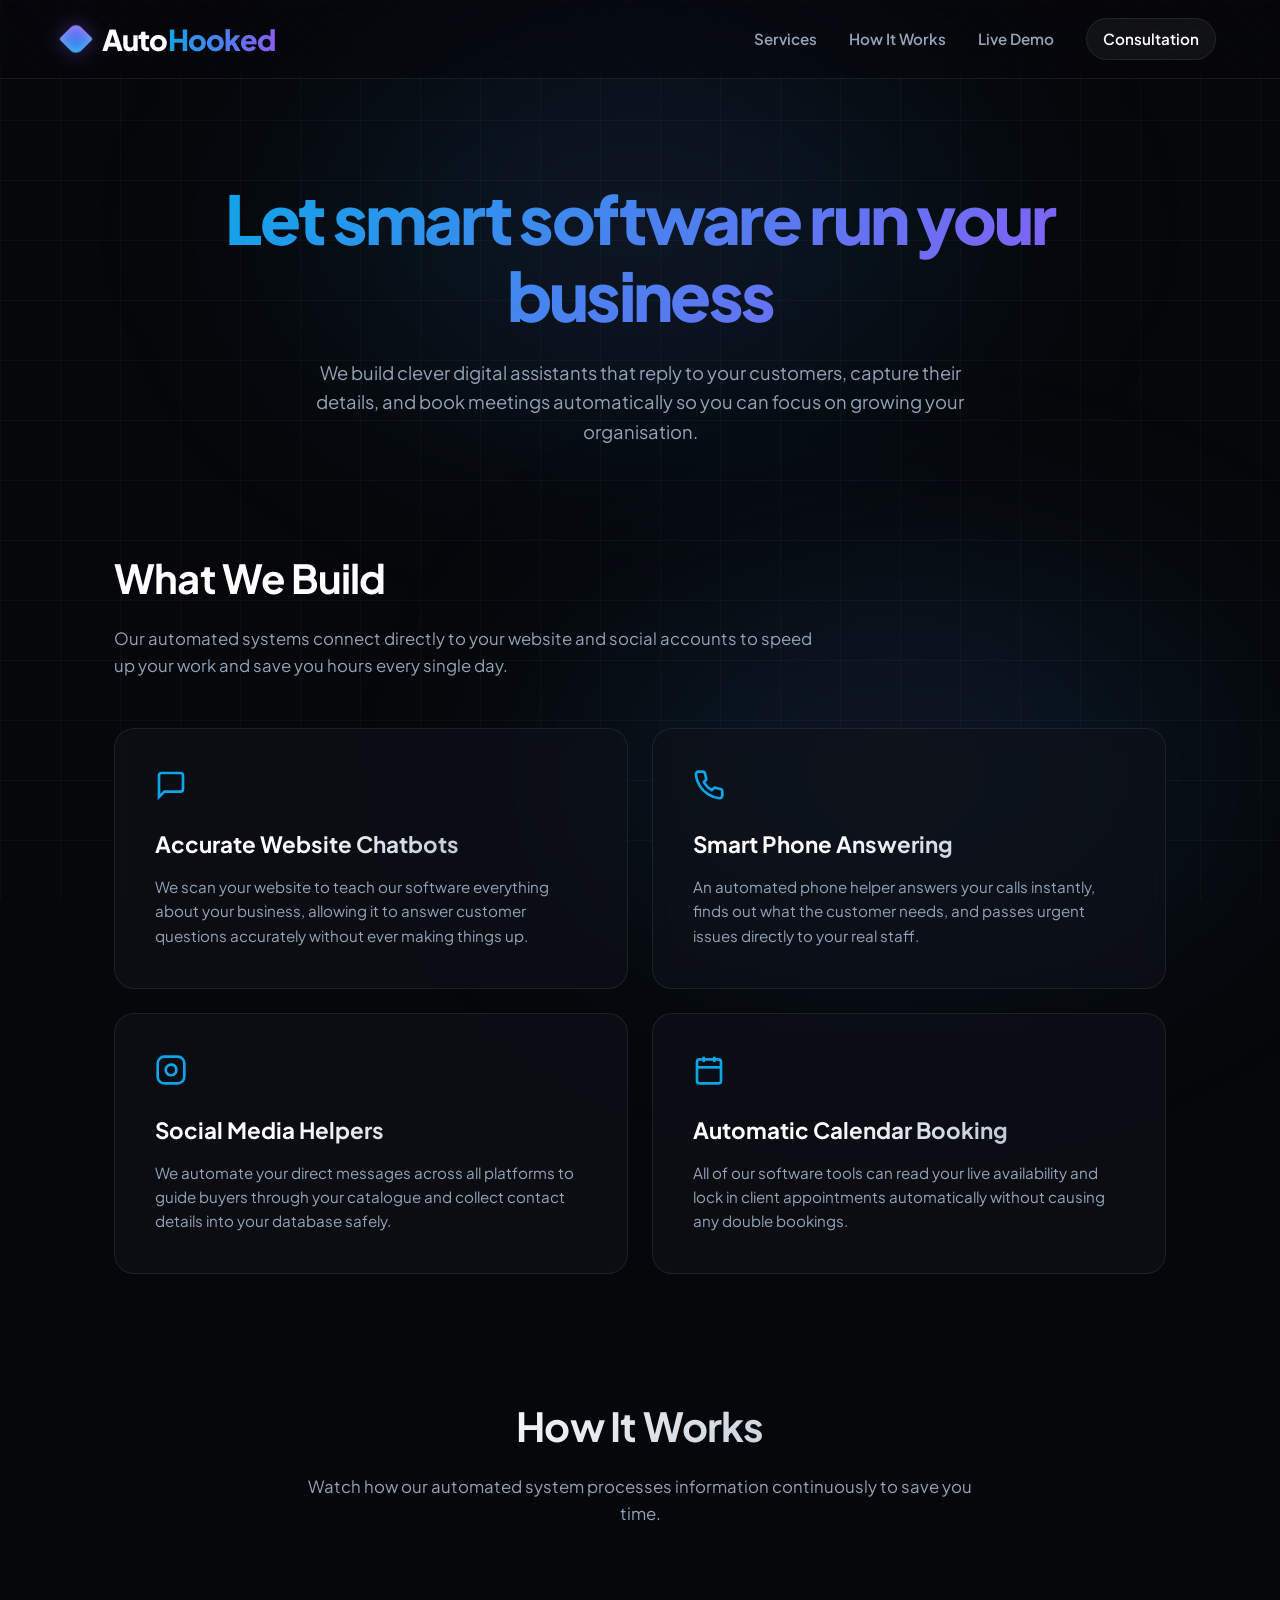
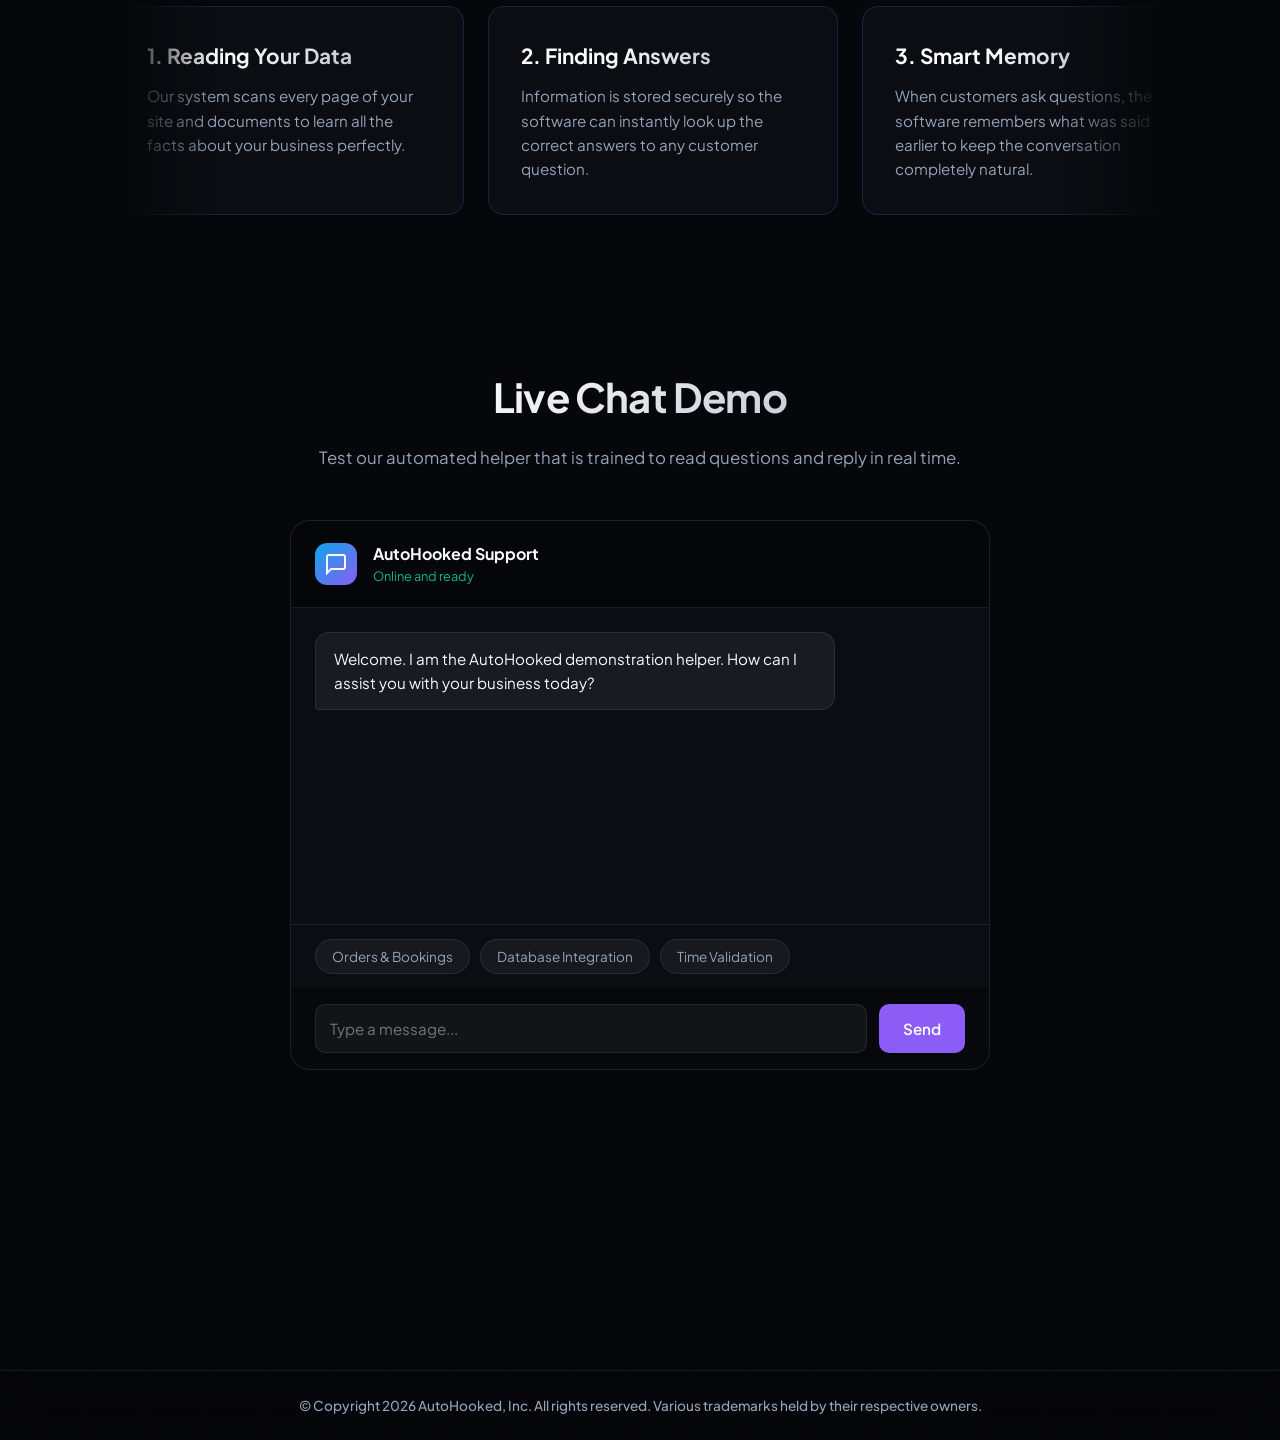
==== commit bd9661dc: "Update index.html" ====
--- a/index.html
+++ b/index.html
@@ -8,7 +8,6 @@
   <link rel="stylesheet" href="styles.css">
   <link rel="icon" type="image/png" href="favicon.png">
   <style>
-    /* Mobile Navigation Styles */
     .mobile-menu-btn {
       display: none;
       background: none;
@@ -53,11 +52,9 @@
   <nav class="top-nav">
     <div class="nav-wrap">
       <a href="#home" class="brand-logo">
-        <!-- Logo image removed here -->
         <span>Auto<span class="rainbow-text">Hooked</span></span>
       </a>
       
-      <!-- Hamburger Menu Button -->
       <button class="mobile-menu-btn" onclick="toggleMenu()" aria-label="Toggle navigation">
         <svg viewBox="0 0 24 24" width="28" height="28" fill="none" stroke="currentColor" stroke-width="2" stroke-linecap="round" stroke-linejoin="round">
           <line x1="3" y1="12" x2="21" y2="12"></line>
@@ -179,9 +176,9 @@
           <div class="message ai-message pop-in">Welcome. I am the AutoHooked demonstration helper. How can I assist you with your business today?</div>
         </div>
         <div class="chat-suggestions">
-          <button class="shake-hover" onclick="sendTest('Can you book appointments?')">Book appointments</button>
-          <button class="shake-hover" onclick="sendTest('What platforms do you support?')">Supported platforms</button>
-          <button class="shake-hover" onclick="sendTest('How does this save time?')">How does this save time?</button>
+          <button class="shake-hover" onclick="sendTest('How does the phone assistant handle orders and bookings?')">Orders &amp; Bookings</button>
+          <button class="shake-hover" onclick="sendTest('How does it send caller data to our database?')">Database Integration</button>
+          <button class="shake-hover" onclick="sendTest('How does time validation work for phone scheduling?')">Time Validation</button>
         </div>
         <form class="chat-input-area" onsubmit="handleChat(event)">
           <input type="text" id="chatInput" placeholder="Type a message..." autocomplete="off" required>
@@ -198,12 +195,10 @@
   </footer>
 
   <script>
-    // Mobile menu toggle script
     function toggleMenu() {
       document.getElementById('navItems').classList.toggle('active');
     }
 
-    // Close menu when clicking a link (improves mobile experience)
     document.querySelectorAll('.nav-link').forEach(link => {
       link.addEventListener('click', () => {
         document.getElementById('navItems').classList.remove('active');
@@ -212,12 +207,20 @@
 
     const WORKER_URL = "https://autohooked-chat.radin-hadad2k8.workers.dev/";
 
-    const systemPrompt = `You are the AutoHooked AI demo assistant. AutoHooked builds smart software helpers and AI automation for businesses:
-1. Accurate Website Chatbots: trained on business data to answer customer questions accurately without making things up.
-2. Smart Phone Answering: automated phone helper that answers calls instantly, identifies customer needs, and routes urgent calls to real staff.
-3. Social Media Helpers: automates direct messages across Instagram, Facebook, and other platforms to guide buyers and capture leads.
-4. Automatic Calendar Booking: checks live availability and books client appointments without double bookings.
-Keep answers friendly, concise, and under 3 sentences. Direct users to press the consultation button in the top right or press this link (https://autohooked.com/book.html) to navigate to the page if they want to get started or learn more.`;
+    const systemPrompt = `You are the AutoHooked AI demo assistant. AutoHooked builds enterprise-grade AI automation, conversational systems, and high-performance smart software helpers for businesses.
+
+When asked about our AI Phone Answering Assistant, highlight its core automated capabilities:
+1. Automated Orders & Bookings: Takes customer orders, handles appointment or table scheduling, collects customer details one piece at a time, and verifies special instructions smoothly over the phone.
+2. Direct Database & System Integration: Directly sends structured caller data, order line items, timestamps, and customer records straight into your integrated database, CRM, or backend workflows in real time.
+3. Live Business Logic & Time Validation: Automatically checks your live availability and operating hours, calculates accurate pickup or preparation windows, and enforces necessary advance-notice rules before locking in any request.
+4. Intelligent Call Handling: Answers calls instantly 24/7, answers customer questions accurately from your knowledge base, and routes complex or urgent issues to your real team.
+
+AutoHooked also provides:
+- Accurate Website Chatbots: Grounded in your business data to answer visitor inquiries without hallucinations.
+- Social Media Helpers: Automated messaging across platforms to guide buyers and capture leads.
+- Calendar Booking Automation: Real-time appointment scheduling that eliminates double-bookings.
+
+Keep answers friendly, confident, and concise (under 3 sentences). Never provide raw links or URLs; if the user wants to get started or learn more, direct them to click the Consultation button in the top right.`;
 
     let chatHistory = [];
 
@@ -270,7 +273,7 @@
         chatHistory.push({ role: 'model', parts: [{ text: reply }] });
         typing.textContent = reply;
       } catch (err) {
-        typing.textContent = 'Our live assistant is temporarily unavailable. Please try again shortly or use the consultation link above.';
+        typing.textContent = 'Our live assistant is temporarily unavailable. Please try again shortly or use the Consultation button in the top right.';
       }
 
       chatBody.scrollTop = chatBody.scrollHeight;
--- a/styles.css
+++ b/styles.css
@@ -84,39 +84,52 @@
 }
 
 .brand-logo {
-  font-size: 1.6rem;
+  font-size: 1.8rem;
   font-weight: 800;
   text-decoration: none;
-  color: #fff;
+  color: #ffffff;
   display: flex;
   align-items: center;
-  gap: 12px;
-  letter-spacing: -0.03em;
-  transition: transform 0.4s cubic-bezier(0.175, 0.885, 0.32, 1.275);
+  gap: 14px;
+  letter-spacing: -0.04em;
+  position: relative;
+  transition: all 0.4s cubic-bezier(0.175, 0.885, 0.32, 1.275);
+}
+
+.brand-logo::before {
+  content: '';
+  display: block;
+  width: 24px;
+  height: 24px;
+  background: linear-gradient(135deg, var(--accent-primary), var(--accent-secondary), var(--accent-tertiary));
+  background-size: 200% 200%;
+  border-radius: 8px 2px 8px 2px;
+  box-shadow: 0 0 20px rgba(139, 92, 246, 0.4), inset 0 0 10px rgba(255, 255, 255, 0.3);
+  transform: rotate(45deg);
+  animation: rainbowFlow 4s linear infinite;
+  transition: transform 0.6s cubic-bezier(0.175, 0.885, 0.32, 1.275), border-radius 0.6s ease;
 }
 
 .brand-logo:hover {
-  transform: scale(1.08) rotate(-2deg);
-}
-
-.logo-icon {
-  height: 36px;
-  width: auto;
-  filter: invert(1) brightness(2);
-  mix-blend-mode: screen;
-  transition: transform 0.6s ease;
-}
-
-.brand-logo:hover .logo-icon {
-  transform: rotate(360deg);
+  transform: scale(1.05);
+  text-shadow: 0 0 20px rgba(255, 255, 255, 0.2);
+}
+
+.brand-logo:hover::before {
+  transform: rotate(135deg) scale(1.1);
+  border-radius: 50%;
+  box-shadow: 0 0 30px rgba(14, 165, 233, 0.6), inset 0 0 15px rgba(255, 255, 255, 0.5);
 }
 
 .rainbow-text {
-  background: linear-gradient(90deg, #ff9a9e, #fecfef, #a1c4fd, #c2e9fb, #ff9a9e);
+  background: linear-gradient(to right, var(--accent-secondary), var(--accent-primary), var(--accent-tertiary), var(--accent-secondary));
   -webkit-background-clip: text;
+  -webkit-text-fill-color: transparent;
+  background-clip: text;
   color: transparent;
-  background-size: 200% 200%;
-  animation: rainbowFlow 4s linear infinite;
+  background-size: 300% 300%;
+  animation: rainbowFlow 5s linear infinite;
+  padding-left: 2px;
 }
 
 @keyframes rainbowFlow {
@@ -160,14 +173,13 @@
   box-shadow: 0 10px 25px rgba(139, 92, 246, 0.4);
 }
 
-/* Global breathing animation applied exclusively to all text and buttons inside main sections */
 main h1, main h2, main h3, main p, main label, main button, main .agent-name, main .agent-status, main .message {
-  animation: globalTextBreathe 4s ease-in-out infinite;
+  animation: globalTextBreathe 7s ease-in-out infinite;
 }
 
 @keyframes globalTextBreathe {
   0%, 100% { transform: scale(1); filter: drop-shadow(0 0 4px rgba(139, 92, 246, 0.1)); }
-  50% { transform: scale(1.02); filter: drop-shadow(0 0 15px rgba(14, 165, 233, 0.5)); }
+  50% { transform: scale(1.025); filter: drop-shadow(0 0 15px rgba(14, 165, 233, 0.5)); }
 }
 
 main {
@@ -196,7 +208,6 @@
   -webkit-text-fill-color: transparent;
 }
 
-/* Specific elements safely chain the global breathe effect alongside their own animation logic */
 .gradient-text-dynamic {
   background: linear-gradient(135deg, var(--accent-secondary), var(--accent-primary), var(--accent-tertiary), var(--accent-secondary));
   background-size: 300% 300%;
@@ -717,4 +728,4 @@
   .mega-title { font-size: 3rem; }
   .services-grid { grid-template-columns: 1fr; }
   .nav-items { display: none; }
-}+}
